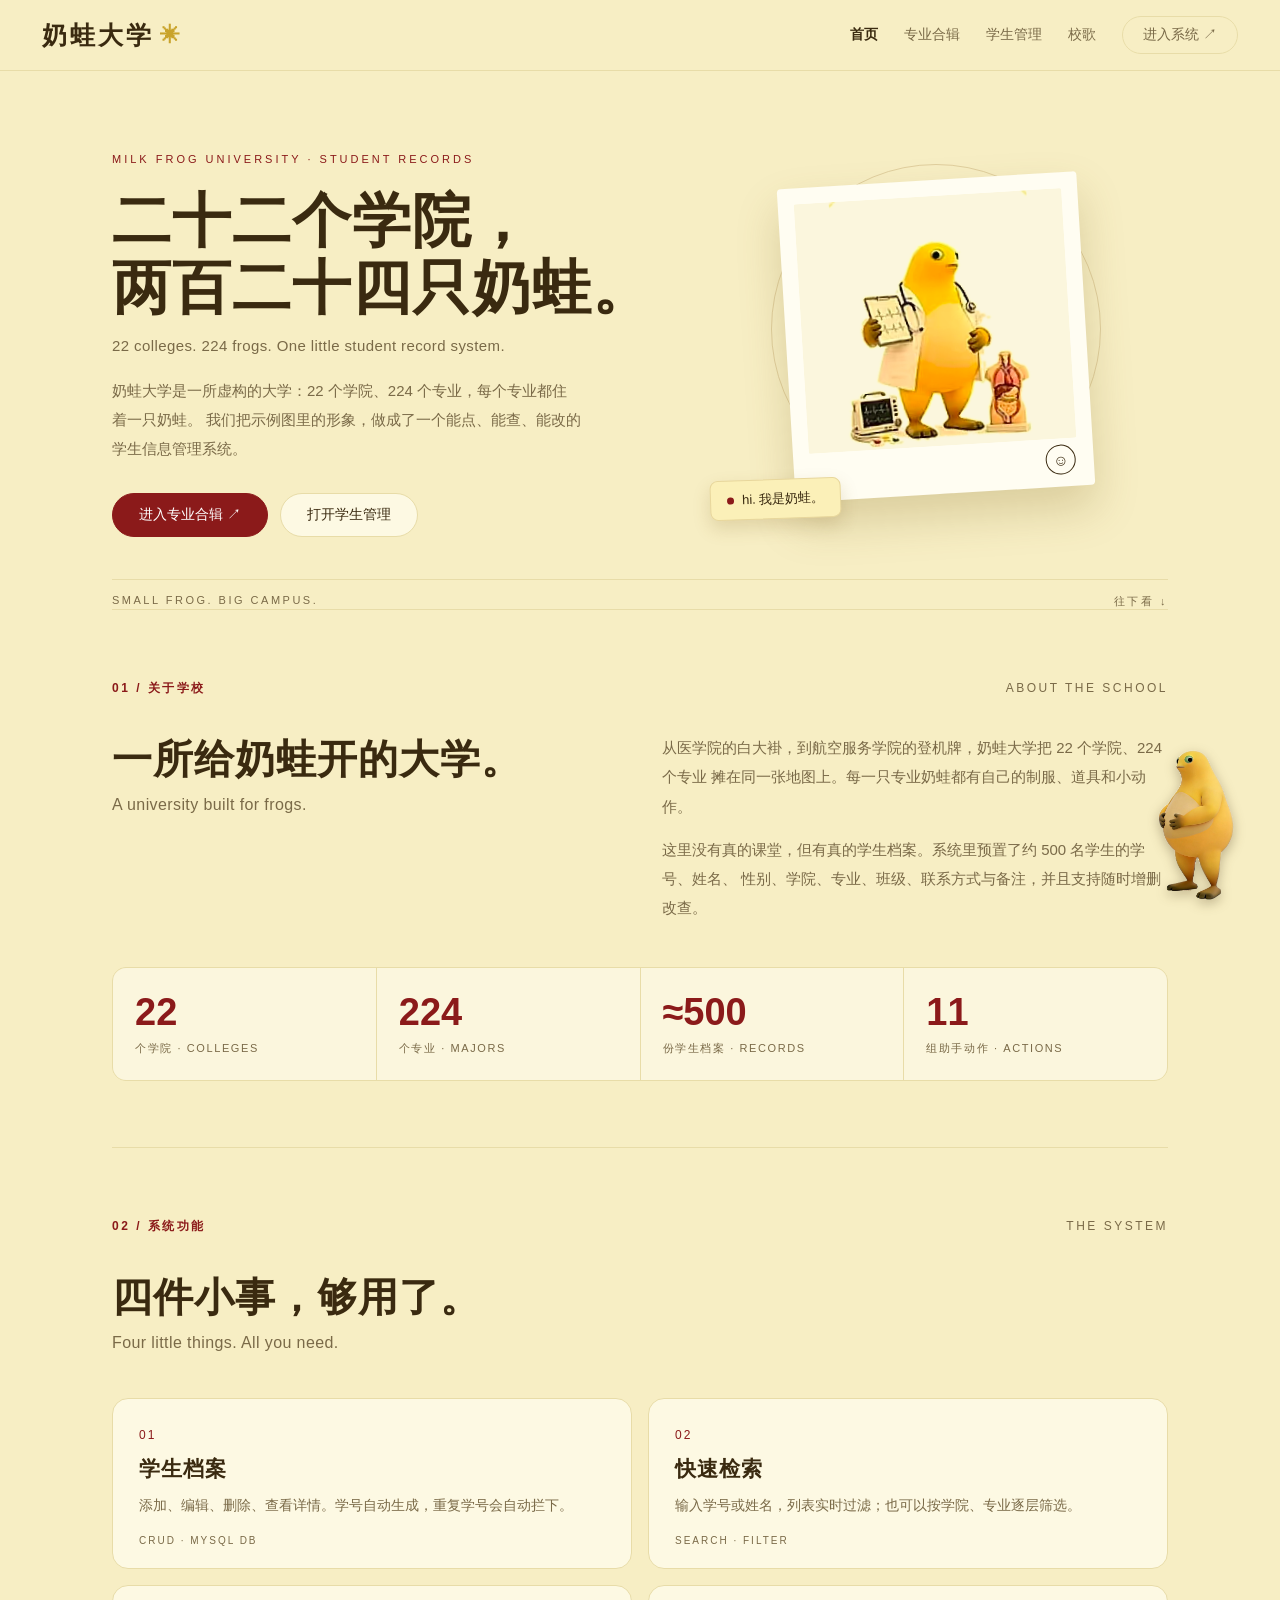
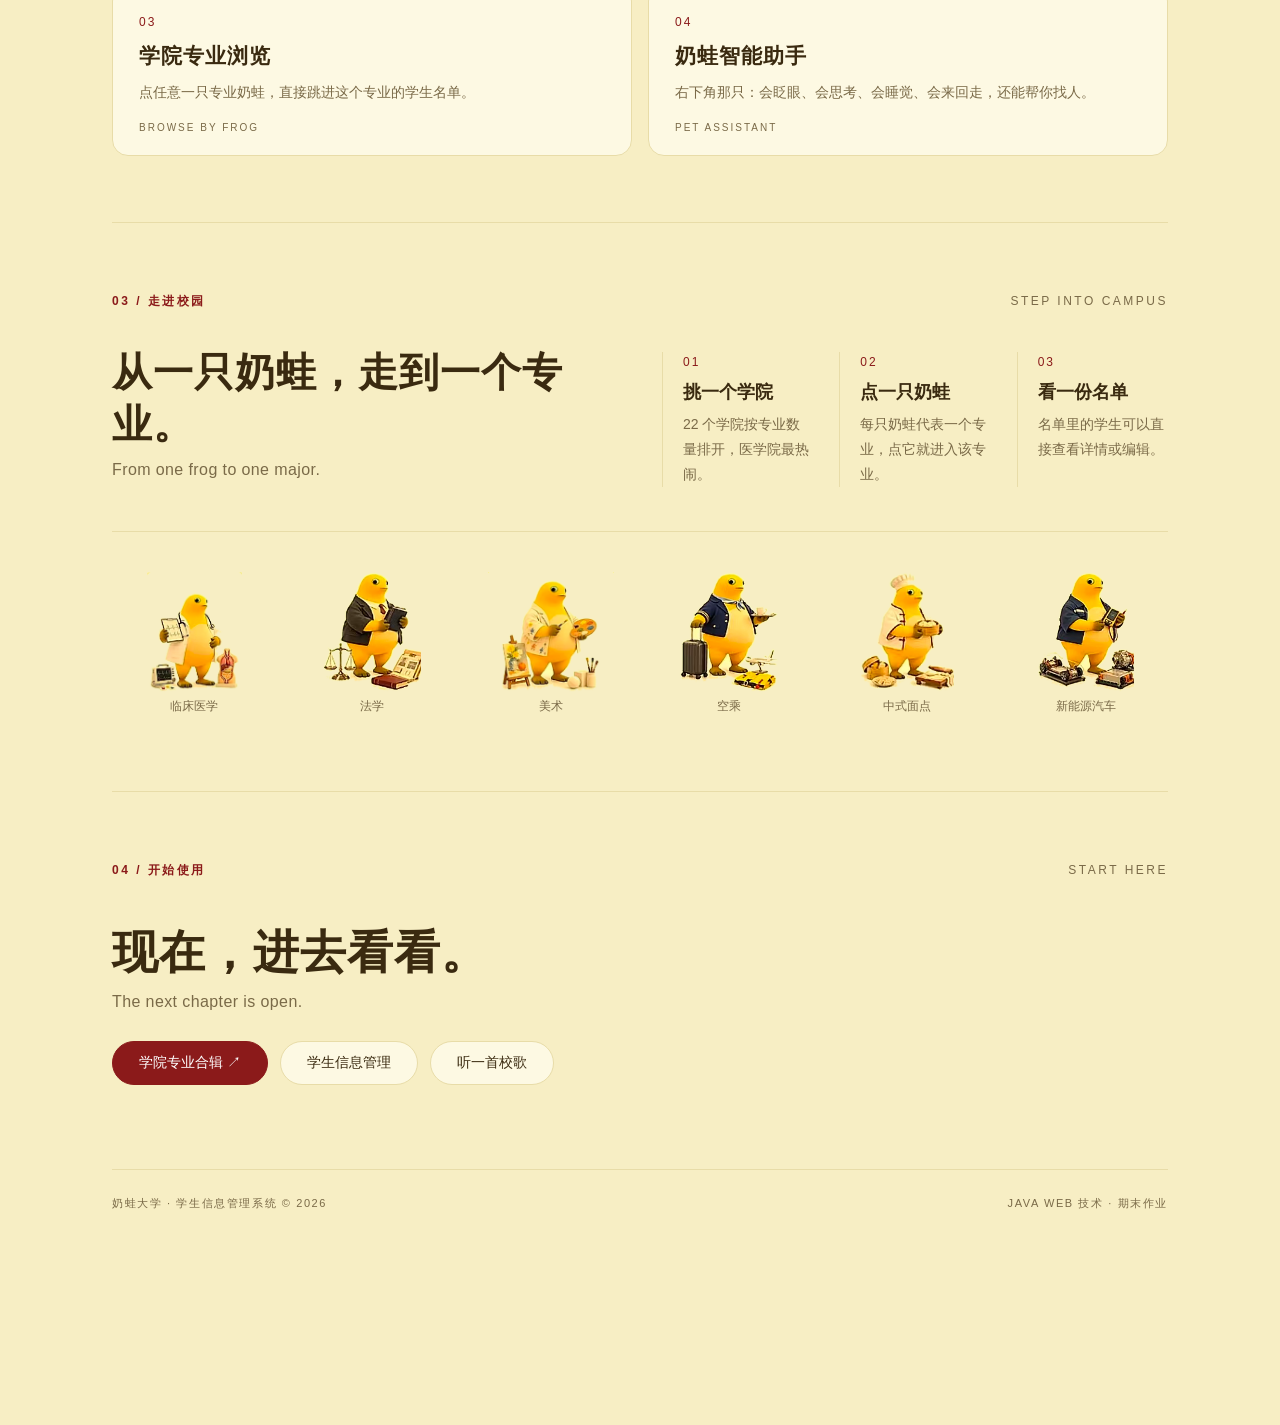
==== index.html @ b444c7fe "奶蛙大学学生信息管理系统：Flask + MySQL 后端、只读前台与管理员后台" ====
<!DOCTYPE html>
<html lang="zh-CN">
<head>
<meta charset="UTF-8" />
<meta name="viewport" content="width=device-width, initial-scale=1.0" />
<title>奶蛙大学 · 学生信息管理系统</title>
<link rel="stylesheet" href="css/style.css" />
</head>
<body class="lp" data-page="landing">

<header class="lp-nav">
  <a class="lp-logo" href="index.html">奶蛙大学 <span class="lp-star">✳</span></a>
  <nav class="lp-links">
    <a class="active" href="index.html">首页</a>
    <a href="majors.html">专业合辑</a>
    <a href="students.html">学生管理</a>
    <a href="anthem.html">校歌</a>
    <a class="lp-cta" href="students.html">进入系统 ↗</a>
  </nav>
</header>

<main class="lp-main">

  <!-- ============ Hero ============ -->
  <section class="lp-hero">
    <div class="lp-hero-text">
      <div class="lp-eyebrow">MILK FROG UNIVERSITY · STUDENT RECORDS</div>
      <h1>二十二个学院，<br />两百二十四只奶蛙。</h1>
      <p class="lp-hero-en">22 colleges. 224 frogs. One little student record system.</p>
      <p class="lp-hero-cn">
        奶蛙大学是一所虚构的大学：22 个学院、224 个专业，每个专业都住着一只奶蛙。
        我们把示例图里的形象，做成了一个能点、能查、能改的学生信息管理系统。
      </p>
      <div class="lp-hero-actions">
        <a class="lp-btn lp-btn-solid" href="majors.html">进入专业合辑 ↗</a>
        <a class="lp-btn" href="students.html">打开学生管理</a>
      </div>
    </div>

    <div class="lp-hero-photo">
      <div class="lp-ring"></div>
      <div class="lp-polaroid">
        <img src="assets/majors/医学院/临床医学.png" alt="临床医学专业奶蛙" />
        <span class="lp-polaroid-face">☺</span>
      </div>
      <div class="lp-note"><span class="lp-dot"></span>hi. 我是奶蛙。</div>
    </div>
  </section>

  <div class="lp-hero-foot">
    <span>SMALL FROG. BIG CAMPUS.</span>
    <span>往下看 ↓</span>
  </div>

  <!-- ============ 01 关于学校 ============ -->
  <section class="lp-sec">
    <div class="lp-sec-head">
      <span class="lp-sec-num">01 / 关于学校</span>
      <span class="lp-sec-en">ABOUT THE SCHOOL</span>
    </div>
    <div class="lp-sec-body">
      <h2>一所给奶蛙开的大学。<br /><span class="lp-h2-en">A university built for frogs.</span></h2>
      <div class="lp-copy">
        <p>
          从医学院的白大褂，到航空服务学院的登机牌，奶蛙大学把 22 个学院、224 个专业
          摊在同一张地图上。每一只专业奶蛙都有自己的制服、道具和小动作。
        </p>
        <p>
          这里没有真的课堂，但有真的学生档案。系统里预置了约 500 名学生的学号、姓名、
          性别、学院、专业、班级、联系方式与备注，并且支持随时增删改查。
        </p>
      </div>
    </div>
    <div class="lp-stats">
      <div class="lp-stat"><b>22</b><span>个学院 · COLLEGES</span></div>
      <div class="lp-stat"><b>224</b><span>个专业 · MAJORS</span></div>
      <div class="lp-stat"><b>≈500</b><span>份学生档案 · RECORDS</span></div>
      <div class="lp-stat"><b>11</b><span>组助手动作 · ACTIONS</span></div>
    </div>
  </section>

  <!-- ============ 02 系统功能 ============ -->
  <section class="lp-sec">
    <div class="lp-sec-head">
      <span class="lp-sec-num">02 / 系统功能</span>
      <span class="lp-sec-en">THE SYSTEM</span>
    </div>
    <div class="lp-sec-body lp-single">
      <h2>四件小事，够用了。<br /><span class="lp-h2-en">Four little things. All you need.</span></h2>
    </div>
    <div class="lp-feats">
      <div class="lp-feat">
        <span class="lp-feat-num">01</span>
        <h3>学生档案</h3>
        <p>添加、编辑、删除、查看详情。学号自动生成，重复学号会自动拦下。</p>
        <span class="lp-feat-en">CRUD · MYSQL DB</span>
      </div>
      <div class="lp-feat">
        <span class="lp-feat-num">02</span>
        <h3>快速检索</h3>
        <p>输入学号或姓名，列表实时过滤；也可以按学院、专业逐层筛选。</p>
        <span class="lp-feat-en">SEARCH · FILTER</span>
      </div>
      <div class="lp-feat">
        <span class="lp-feat-num">03</span>
        <h3>学院专业浏览</h3>
        <p>点任意一只专业奶蛙，直接跳进这个专业的学生名单。</p>
        <span class="lp-feat-en">BROWSE BY FROG</span>
      </div>
      <div class="lp-feat">
        <span class="lp-feat-num">04</span>
        <h3>奶蛙智能助手</h3>
        <p>右下角那只：会眨眼、会思考、会睡觉、会来回走，还能帮你找人。</p>
        <span class="lp-feat-en">PET ASSISTANT</span>
      </div>
    </div>
  </section>

  <!-- ============ 03 走进校园 ============ -->
  <section class="lp-sec">
    <div class="lp-sec-head">
      <span class="lp-sec-num">03 / 走进校园</span>
      <span class="lp-sec-en">STEP INTO CAMPUS</span>
    </div>
    <div class="lp-sec-body">
      <h2>从一只奶蛙，走到一个专业。<br /><span class="lp-h2-en">From one frog to one major.</span></h2>
      <div class="lp-steps">
        <div class="lp-step"><span>01</span><h4>挑一个学院</h4><p>22 个学院按专业数量排开，医学院最热闹。</p></div>
        <div class="lp-step"><span>02</span><h4>点一只奶蛙</h4><p>每只奶蛙代表一个专业，点它就进入该专业。</p></div>
        <div class="lp-step"><span>03</span><h4>看一份名单</h4><p>名单里的学生可以直接查看详情或编辑。</p></div>
      </div>
    </div>
    <div class="lp-frog-row">
      <a href="students.html?c=医学院&major=临床医学">
        <img src="assets/majors/医学院/临床医学.png" alt="临床医学" />
        <span>临床医学</span>
      </a>
      <a href="students.html?c=法学院&major=法学">
        <img src="assets/majors/法学院/法学.png" alt="法学" />
        <span>法学</span>
      </a>
      <a href="students.html?c=艺术学院&major=美术">
        <img src="assets/majors/艺术学院/美术.png" alt="美术" />
        <span>美术</span>
      </a>
      <a href="students.html?c=航空服务学院&major=空乘">
        <img src="assets/majors/航空服务学院/空乘.png" alt="空乘" />
        <span>空乘</span>
      </a>
      <a href="students.html?c=食品学院&major=中式面点">
        <img src="assets/majors/食品学院/中式面点.png" alt="中式面点" />
        <span>中式面点</span>
      </a>
      <a href="students.html?c=汽车学院&major=新能源汽车">
        <img src="assets/majors/汽车学院/新能源汽车.png" alt="新能源汽车" />
        <span>新能源汽车</span>
      </a>
    </div>
  </section>

  <!-- ============ 04 开始使用 ============ -->
  <section class="lp-sec lp-sec-last">
    <div class="lp-sec-head">
      <span class="lp-sec-num">04 / 开始使用</span>
      <span class="lp-sec-en">START HERE</span>
    </div>
    <div class="lp-start">
      <h2>现在，进去看看。<br /><span class="lp-h2-en">The next chapter is open.</span></h2>
      <div class="lp-start-actions">
        <a class="lp-btn lp-btn-solid" href="majors.html">学院专业合辑 ↗</a>
        <a class="lp-btn" href="students.html">学生信息管理</a>
        <a class="lp-btn" href="anthem.html">听一首校歌</a>
      </div>
    </div>
  </section>

</main>

<footer class="lp-footer">
  <span>奶蛙大学 · 学生信息管理系统 © 2026</span>
  <span>JAVA WEB 技术 · 期末作业</span>
</footer>

<script src="js/data.js"></script>
<script src="js/store.js"></script>
<script src="js/pet.js"></script>
</body>
</html>
---- css/style.css ----
/* ============================================================
 * 奶蛙大学 · 全局样式
 * 风格：米黄底 + 深红点缀 + 书法标语
 * ============================================================ */

:root {
  --bg: #f7eeC4;
  --bg-soft: #fbf6dd;
  --card: #fdf9e3;
  --card-border: #e8dca8;
  --red: #8b1a1a;
  --red-deep: #6d1010;
  --ink: #3a2a10;
  --ink-light: #7a6a48;
  --gold: #d8b84a;
}

* { margin: 0; padding: 0; box-sizing: border-box; }

body {
  background: var(--bg);
  color: var(--ink);
  font-family: "Microsoft YaHei", "PingFang SC", sans-serif;
  min-height: 100vh;
  padding-bottom: 190px; /* 给桌宠留位 */
}

a { color: var(--red); text-decoration: none; }
a:hover { text-decoration: underline; }

/* ---------------- 顶部导航 ---------------- */
.topnav {
  display: flex;
  align-items: center;
  gap: 22px;
  padding: 14px 34px;
  background: var(--bg-soft);
  border-bottom: 2px solid var(--card-border);
  position: sticky;
  top: 0;
  z-index: 50;
}
.topnav .brand {
  font-weight: 700;
  font-size: 18px;
  color: var(--red);
  letter-spacing: 2px;
  display: flex;
  align-items: center;
  gap: 8px;
}
.topnav .brand img { height: 30px; width: 30px; }
.topnav a.nav-link {
  color: var(--ink-light);
  font-size: 14px;
  padding: 4px 10px;
  border-radius: 14px;
}
.topnav a.nav-link:hover { background: var(--card); text-decoration: none; }
.topnav a.nav-link.active {
  background: var(--red);
  color: #fff;
}

/* ---------------- 页面通用版式 ---------------- */
.page {
  max-width: 1100px;
  margin: 0 auto;
  padding: 26px 30px 40px;
  position: relative;
}

.page-head { position: relative; margin-bottom: 18px; }
.page-head .univ {
  font-size: 14px;
  font-weight: 700;
  color: var(--ink);
  letter-spacing: 3px;
}
.page-head h1 {
  font-size: 40px;
  color: var(--ink);
  margin-top: 2px;
  letter-spacing: 4px;
}
.page-head .sub {
  font-size: 13px;
  color: var(--ink-light);
  margin-top: 4px;
  letter-spacing: 1px;
}
.page-head .head-right {
  position: absolute;
  right: 0;
  top: 0;
  text-align: right;
}
.page-head .head-right .btn {
  display: inline-block;
  margin-bottom: 8px;
}
.page-head .head-right .page-no {
  font-size: 13px;
  color: var(--ink-light);
  letter-spacing: 2px;
}

.btn {
  display: inline-block;
  background: var(--card);
  border: 1px solid var(--card-border);
  color: var(--ink);
  font-size: 13px;
  padding: 6px 16px;
  border-radius: 16px;
  cursor: pointer;
  transition: all .15s;
}
.btn:hover { background: var(--red); color: #fff; text-decoration: none; }
.btn-primary { background: var(--red); color: #fff; border-color: var(--red); }
.btn-primary:hover { background: var(--red-deep); }
.btn-danger { color: #b00; }

/* ---------------- 专业形象网格 ---------------- */
.major-grid {
  display: grid;
  grid-template-columns: repeat(8, 1fr);
  gap: 14px;
}
.major-card {
  background: var(--card);
  border: 1px solid var(--card-border);
  border-radius: 10px;
  padding: 10px 6px 8px;
  text-align: center;
  cursor: pointer;
  transition: transform .15s, box-shadow .15s;
  display: block;
}
.major-card:hover {
  transform: translateY(-3px);
  box-shadow: 0 6px 14px rgba(120, 90, 20, .25);
  text-decoration: none;
}
.major-card img {
  width: 100%;
  height: 96px;
  object-fit: contain;
  display: block;
}
.major-card .mname {
  margin-top: 6px;
  font-size: 12px;
  color: var(--red);
  font-weight: 700;
  line-height: 1.3;
  min-height: 2.4em;
  display: flex;
  align-items: center;
  justify-content: center;
}

/* ---------------- 合辑分区 ---------------- */
.comp-grid {
  display: grid;
  grid-template-columns: 1fr 1fr;
  gap: 16px;
}
.comp-section {
  background: var(--bg-soft);
  border: 1px solid var(--card-border);
  border-radius: 12px;
  padding: 12px 14px;
}
.comp-section .sec-head {
  display: flex;
  justify-content: space-between;
  align-items: baseline;
  margin-bottom: 8px;
}
.comp-section .sec-head .cname {
  color: var(--red);
  font-weight: 700;
  font-size: 16px;
  letter-spacing: 2px;
}
.comp-section .sec-head .ccount {
  color: var(--ink-light);
  font-size: 12px;
}
.comp-section .row {
  display: flex;
  flex-wrap: wrap;
  gap: 8px;
}
.comp-section .mini {
  width: 88px;
  text-align: center;
  cursor: pointer;
  border-radius: 8px;
  padding: 4px 2px;
  transition: background .15s;
}
.comp-section .mini:hover { background: var(--card); text-decoration: none; }
.comp-section .mini img {
  width: 100%;
  height: 74px;
  object-fit: contain;
  display: block;
}
.comp-section .mini .mname {
  font-size: 11px;
  color: var(--red);
  font-weight: 700;
  line-height: 1.25;
  min-height: 2.3em;
  display: flex;
  align-items: center;
  justify-content: center;
}

/* ---------------- 页脚书法标语 ---------------- */
.page-foot {
  margin-top: 30px;
  display: flex;
  align-items: flex-end;
  justify-content: space-between;
  color: var(--ink-light);
  font-size: 13px;
}
.page-foot .slogan {
  font-family: KaiTi, STKaiti, "Kaiti SC", serif;
  font-size: 42px;
  color: var(--ink);
  letter-spacing: 10px;
  text-align: center;
  flex: 1;
  text-shadow: 1px 2px 0 rgba(120, 90, 20, .15);
}

/* ---------------- 学生管理 ---------------- */
.toolbar {
  display: flex;
  gap: 10px;
  align-items: center;
  margin-bottom: 14px;
  flex-wrap: wrap;
}
.toolbar input[type="text"], .toolbar select {
  padding: 7px 12px;
  border: 1px solid var(--card-border);
  border-radius: 16px;
  background: var(--card);
  font-size: 14px;
  color: var(--ink);
  outline: none;
}
.toolbar input[type="text"] { width: 240px; }
.toolbar input:focus, .toolbar select:focus { border-color: var(--red); }
.toolbar .spacer { flex: 1; }
.toolbar .count-tip { font-size: 13px; color: var(--ink-light); }

.filter-tag {
  display: inline-flex;
  align-items: center;
  gap: 8px;
  background: var(--card);
  border: 1px solid var(--card-border);
  border-radius: 14px;
  padding: 4px 12px;
  font-size: 13px;
  color: var(--red);
  margin-bottom: 12px;
}
.filter-tag img { height: 30px; }
.filter-tag a { font-weight: 700; }

.stu-table {
  width: 100%;
  border-collapse: collapse;
  background: var(--card);
  border-radius: 12px;
  overflow: hidden;
  border: 1px solid var(--card-border);
}
.stu-table th, .stu-table td {
  padding: 9px 12px;
  font-size: 13px;
  text-align: left;
  border-bottom: 1px solid var(--card-border);
}
.stu-table th {
  background: var(--red);
  color: #fff;
  font-weight: 700;
  letter-spacing: 1px;
  white-space: nowrap;
}
.stu-table tr:nth-child(even) td { background: rgba(139, 26, 26, .03); }
.stu-table tr:hover td { background: rgba(139, 26, 26, .07); }
.stu-table tr.highlight td { background: #ffe9a8; }
.stu-table .ops a { margin-right: 8px; font-size: 13px; white-space: nowrap; }
.stu-table .empty-row td {
  text-align: center;
  color: var(--ink-light);
  padding: 34px 0;
}

/* ---------------- 弹窗 ---------------- */
.modal-mask {
  position: fixed;
  inset: 0;
  background: rgba(40, 25, 5, .45);
  display: none;
  align-items: center;
  justify-content: center;
  z-index: 400;   /* 高于奶蛙桌宠，避免走动时挡住弹窗按钮 */
}
.modal-mask.show { display: flex; }
.modal {
  background: var(--bg-soft);
  border: 2px solid var(--card-border);
  border-radius: 14px;
  width: 520px;
  max-width: 92vw;
  max-height: 88vh;
  overflow: auto;
  padding: 20px 24px 0;
}
.modal h3 {
  color: var(--red);
  letter-spacing: 3px;
  margin-bottom: 14px;
  display: flex;
  align-items: center;
  gap: 10px;
}
.modal h3 img { height: 42px; }
.form-grid {
  display: grid;
  grid-template-columns: 1fr 1fr;
  gap: 10px 14px;
}
.form-grid .full { grid-column: 1 / -1; }
.form-grid label {
  display: block;
  font-size: 12px;
  color: var(--ink-light);
  margin-bottom: 3px;
}
.form-grid input, .form-grid select, .form-grid textarea {
  width: 100%;
  padding: 7px 10px;
  border: 1px solid var(--card-border);
  border-radius: 8px;
  background: #fff;
  font-size: 14px;
  color: var(--ink);
  outline: none;
  font-family: inherit;
}
.form-grid input:focus, .form-grid select:focus, .form-grid textarea:focus {
  border-color: var(--red);
}
.modal .foot {
  margin-top: 14px;
  text-align: right;
  display: flex;
  gap: 10px;
  justify-content: flex-end;
  /* 表单较长时保持按钮可见，避免被滚动出可视区域 */
  position: sticky;
  bottom: 0;
  background: var(--bg-soft);
  padding: 10px 0 16px;
}
.detail-list { display: grid; grid-template-columns: 1fr 1fr; gap: 8px 16px; }
.detail-list .item { font-size: 14px; }
.detail-list .item .k { color: var(--ink-light); font-size: 12px; }
.detail-list .full { grid-column: 1 / -1; }

/* ---------------- 校歌页 ---------------- */
.anthem-body {
  background: #000;
  color: #f3e3b3;
  min-height: 100vh;
  padding-bottom: 190px;
}
.anthem-wrap {
  max-width: 760px;
  margin: 0 auto;
  text-align: center;
  padding: 60px 20px 60px;
}
.anthem-wrap .badge-img { width: 170px; height: 170px; }
.anthem-wrap .motto {
  font-family: KaiTi, STKaiti, "Kaiti SC", serif;
  font-size: 26px;
  letter-spacing: 10px;
  color: #d8b84a;
  margin: 26px 0 40px;
}
.anthem-wrap h1 {
  font-family: KaiTi, STKaiti, "Kaiti SC", serif;
  font-size: 40px;
  letter-spacing: 12px;
  color: #d8b84a;
  margin-bottom: 30px;
}
.anthem-wrap .lyrics {
  font-family: KaiTi, STKaiti, "Kaiti SC", serif;
  font-size: 20px;
  line-height: 2.4;
  letter-spacing: 6px;
  color: #f3e3b3;
}
.anthem-wrap .lyrics .verse { margin-bottom: 30px; }
.anthem-nav {
  position: fixed;
  top: 14px;
  left: 18px;
  z-index: 10;
}
.anthem-nav a { color: #d8b84a; font-size: 14px; }

/* ---------------- 桌宠 ---------------- */
#naiwa-pet {
  position: fixed;
  right: 18px;
  bottom: 0;
  z-index: 300;
  width: 132px;
  height: 152px;
  pointer-events: none;
}
#naiwa-pet .pet-stage {
  position: absolute;
  inset: 0;
  display: flex;
  align-items: flex-end;
  justify-content: center;
  pointer-events: auto;
  cursor: pointer;
}
#naiwa-pet .pet-img {
  display: block;
  height: 150px;
  width: auto;
  max-width: 132px;
  object-fit: contain;
  filter: drop-shadow(0 4px 6px rgba(60, 40, 5, .3));
  transition: transform .18s;
  -webkit-user-drag: none;
}
#naiwa-pet .pet-stage:hover .pet-img { transform: scale(1.05); }
#naiwa-pet .pet-bubble {
  pointer-events: none;
  position: absolute;
  right: 0;
  bottom: 158px;
  background: #fff;
  border: 2px solid var(--red);
  color: var(--red);
  border-radius: 14px;
  padding: 6px 14px;
  font-size: 13px;
  font-weight: 700;
  white-space: nowrap;
}
#naiwa-pet .pet-bubble::after {
  content: "";
  position: absolute;
  right: 26px;
  bottom: -8px;
  border: 4px solid transparent;
  border-top-color: var(--red);
}
#naiwa-pet .pet-panel {
  pointer-events: auto;
  position: absolute;
  right: 0;
  bottom: 158px;
  background: var(--bg-soft);
  border: 2px solid var(--card-border);
  border-radius: 14px;
  width: 300px;
  padding: 12px;
  display: flex;
  flex-direction: column;
  gap: 8px;
  box-shadow: 0 8px 24px rgba(60, 40, 5, .35);
}
#naiwa-pet .pet-panel-title {
  font-size: 13px;
  font-weight: 700;
  color: var(--red);
  letter-spacing: 2px;
}
#naiwa-pet .pet-input {
  width: 100%;
  padding: 8px 12px;
  border: 1px solid var(--card-border);
  border-radius: 16px;
  background: #fff;
  font-size: 14px;
  outline: none;
  color: var(--ink);
}
#naiwa-pet .pet-input:focus { border-color: var(--red); }
#naiwa-pet .pet-status {
  font-size: 12px;
  font-weight: 700;
  color: var(--red);
  padding: 2px 4px 0;
}
#naiwa-pet .pet-results { max-height: 260px; overflow: auto; }
#naiwa-pet .pet-result {
  display: flex;
  flex-wrap: wrap;
  gap: 4px 8px;
  align-items: baseline;
  padding: 7px 8px;
  border-radius: 8px;
  font-size: 13px;
}
#naiwa-pet .pet-result:hover { background: var(--card); text-decoration: none; }
#naiwa-pet .pet-rid { color: var(--ink-light); font-size: 12px; }
#naiwa-pet .pet-rname { color: var(--red); font-weight: 700; }
#naiwa-pet .pet-rmajor { color: var(--ink-light); font-size: 12px; width: 100%; }
#naiwa-pet .pet-more {
  display: block;
  text-align: center;
  font-size: 12px;
  padding: 6px;
}
#naiwa-pet .pet-empty {
  text-align: center;
  color: var(--ink-light);
  font-size: 13px;
  padding: 12px 0;
}

/* ---------------- 响应式 ---------------- */
@media (max-width: 900px) {
  .major-grid { grid-template-columns: repeat(4, 1fr); }
  .comp-grid { grid-template-columns: 1fr; }
  .form-grid, .detail-list { grid-template-columns: 1fr; }
}

/* ============================================================
 * 着陆页（参考 naiwa.life 的编辑式版式，配色统一为奶蛙大学的米黄 + 深红）
 * ============================================================ */
.lp {
  --lp-bg: #f7eec4;
  --lp-ink: #3a2a10;
  --lp-ink-soft: #7a6a48;
  --lp-sage: #8b1a1a;
  --lp-line: #e8dca8;
  --lp-note: #fbf0b8;
  background: var(--lp-bg);
  color: var(--lp-ink);
  font-family: "DM Sans", "Noto Sans SC", "PingFang SC", "Microsoft YaHei", sans-serif;
  padding-bottom: 180px;
}
.lp a { color: inherit; text-decoration: none; }
.lp a:hover { text-decoration: none; }

/* 顶部导航 */
.lp-nav {
  position: sticky;
  top: 0;
  z-index: 100;
  display: flex;
  align-items: center;
  justify-content: space-between;
  gap: 20px;
  padding: 16px 42px;
  background: rgba(247, 238, 196, .93);
  backdrop-filter: blur(10px);
  border-bottom: 1px solid var(--lp-line);
}
.lp-logo {
  display: flex;
  align-items: center;
  gap: 6px;
  font-size: 25px;
  font-weight: 800;
  letter-spacing: 3px;
  white-space: nowrap;
}
.lp-star { color: #c9a32b; font-size: 20px; letter-spacing: 0; }
.lp-links {
  display: flex;
  align-items: center;
  gap: 26px;
  font-size: 14px;
  color: #7a6a48;
}
.lp-links a { transition: color .15s; }
.lp-links a:hover { color: var(--lp-ink); }
.lp-links a.active { color: var(--lp-ink); font-weight: 700; }
.lp-cta {
  border: 1px solid var(--lp-line);
  border-radius: 999px;
  padding: 9px 20px;
  white-space: nowrap;
  transition: background .15s, color .15s;
}
.lp-cta:hover { background: var(--lp-sage); color: #fff !important; }

/* 主容器 */
.lp-main {
  max-width: 1140px;
  margin: 0 auto;
  padding: 0 42px;
}

/* Hero */
.lp-hero {
  display: grid;
  grid-template-columns: 1.08fr .92fr;
  gap: 48px;
  align-items: center;
  padding: 74px 0 34px;
}
.lp-eyebrow {
  font-size: 11px;
  letter-spacing: 3px;
  color: var(--lp-sage);
  text-transform: uppercase;
  margin-bottom: 22px;
}
.lp-hero h1 {
  font-size: clamp(36px, 4.6vw, 60px);
  line-height: 1.14;
  letter-spacing: 1px;
  font-weight: 800;
}
.lp-hero-en {
  margin-top: 16px;
  font-size: 15px;
  color: var(--lp-ink-soft);
  letter-spacing: .4px;
}
.lp-hero-cn {
  margin-top: 22px;
  max-width: 470px;
  font-size: 15px;
  line-height: 1.95;
  color: var(--lp-ink-soft);
}
.lp-hero-actions { margin-top: 30px; display: flex; gap: 12px; flex-wrap: wrap; }

.lp-btn {
  display: inline-block;
  border: 1px solid var(--lp-line);
  border-radius: 999px;
  padding: 12px 26px;
  font-size: 14px;
  color: var(--lp-ink);
  background: var(--card);
  transition: background .18s, color .18s, transform .18s;
}
.lp-btn:hover { background: #fff; transform: translateY(-1px); }
.lp-btn-solid {
  background: var(--lp-sage);
  border-color: var(--lp-sage);
  color: #fff !important;
}
.lp-btn-solid:hover { background: var(--red-deep); color: #fff; }

.lp-hero-photo { position: relative; height: 400px; }
.lp-ring {
  position: absolute;
  width: 330px;
  height: 330px;
  border: 1px solid #e0cf9e;
  border-radius: 50%;
  left: 50%;
  top: 46%;
  transform: translate(-50%, -50%);
}
.lp-polaroid {
  position: absolute;
  left: 50%;
  top: 48%;
  transform: translate(-50%, -50%) rotate(-3.5deg);
  background: #fffdf2;
  padding: 16px 16px 48px;
  border-radius: 4px;
  box-shadow: 0 22px 44px rgba(120, 90, 20, .22);
  width: 300px;
}
.lp-polaroid img {
  display: block;
  width: 100%;
  height: 250px;
  object-fit: contain;
  background: #fbf6dd;
  border-radius: 2px;
}
.lp-polaroid-face {
  position: absolute;
  right: 18px;
  bottom: 12px;
  width: 30px;
  height: 30px;
  border: 1.5px solid #3a2a10;
  border-radius: 50%;
  display: flex;
  align-items: center;
  justify-content: center;
  font-size: 15px;
}
.lp-note {
  position: absolute;
  left: 6px;
  bottom: 26px;
  background: var(--lp-note);
  border: 1px solid #e8d79c;
  border-radius: 8px;
  padding: 10px 16px;
  font-size: 13px;
  display: flex;
  align-items: center;
  gap: 8px;
  box-shadow: 0 8px 18px rgba(120, 90, 20, .18);
  transform: rotate(-2deg);
}
.lp-dot { width: 7px; height: 7px; border-radius: 50%; background: var(--lp-sage); }

.lp-hero-foot {
  display: flex;
  justify-content: space-between;
  padding: 14px 0 0;
  border-top: 1px solid var(--lp-line);
  font-size: 11px;
  letter-spacing: 2.5px;
  color: var(--lp-ink-soft);
  text-transform: uppercase;
}

/* 分区 */
.lp-sec { padding: 70px 0 66px; border-top: 1px solid var(--lp-line); }
.lp-sec-head {
  display: flex;
  justify-content: space-between;
  align-items: baseline;
  gap: 20px;
  font-size: 12px;
  letter-spacing: 2.5px;
  color: var(--lp-ink-soft);
  text-transform: uppercase;
  margin-bottom: 36px;
}
.lp-sec-num { color: var(--lp-sage); font-weight: 700; }
.lp-sec-body {
  display: grid;
  grid-template-columns: 1fr 1fr;
  gap: 44px;
  margin-bottom: 44px;
}
.lp-single { grid-template-columns: 1fr; }
.lp-sec-body h2 {
  font-size: clamp(27px, 3.2vw, 40px);
  line-height: 1.3;
  letter-spacing: 1px;
  font-weight: 800;
}
.lp-h2-en {
  display: block;
  margin-top: 10px;
  font-size: 16px;
  font-weight: 400;
  letter-spacing: .4px;
  color: var(--lp-ink-soft);
}
.lp-copy p {
  font-size: 15px;
  line-height: 1.95;
  color: var(--lp-ink-soft);
  margin-bottom: 14px;
}
.lp-copy p:last-child { margin-bottom: 0; }

/* 数据 */
.lp-stats {
  display: grid;
  grid-template-columns: repeat(4, 1fr);
  gap: 1px;
  background: var(--lp-line);
  border: 1px solid var(--lp-line);
  border-radius: 14px;
  overflow: hidden;
}
.lp-stat {
  background: var(--bg-soft);
  padding: 24px 22px;
}
.lp-stat b { display: block; font-size: 38px; font-weight: 800; line-height: 1.1; color: var(--lp-sage); }
.lp-stat span { display: block; margin-top: 8px; font-size: 11px; letter-spacing: 1.6px; color: var(--lp-ink-soft); text-transform: uppercase; }

/* 功能卡片 */
.lp-feats {
  display: grid;
  grid-template-columns: 1fr 1fr;
  gap: 16px;
}
.lp-feat {
  position: relative;
  background: var(--card);
  border: 1px solid var(--lp-line);
  border-radius: 16px;
  padding: 26px 26px 22px;
  transition: transform .18s, box-shadow .18s;
}
.lp-feat:hover { transform: translateY(-3px); box-shadow: 0 14px 30px rgba(120, 90, 20, .18); }
.lp-feat-num { font-size: 12px; letter-spacing: 2px; color: var(--lp-sage); }
.lp-feat h3 { margin: 12px 0 10px; font-size: 21px; letter-spacing: 1px; }
.lp-feat p { font-size: 14px; line-height: 1.85; color: var(--lp-ink-soft); }
.lp-feat-en {
  display: block;
  margin-top: 16px;
  font-size: 10px;
  letter-spacing: 2px;
  color: var(--lp-ink-soft);
  text-transform: uppercase;
}

/* 三步 */
.lp-steps {
  display: grid;
  grid-template-columns: repeat(3, 1fr);
  gap: 26px;
  margin-top: 6px;
}
.lp-step { border-left: 1px solid var(--lp-line); padding-left: 20px; }
.lp-step span { font-size: 12px; letter-spacing: 2px; color: var(--lp-sage); }
.lp-step h4 { margin: 10px 0 8px; font-size: 18px; }
.lp-step p { font-size: 14px; line-height: 1.8; color: var(--lp-ink-soft); }

/* 奶蛙缩略图 */
.lp-frog-row {
  display: grid;
  grid-template-columns: repeat(6, 1fr);
  gap: 14px;
  padding-top: 30px;
  border-top: 1px solid var(--lp-line);
}
.lp-frog-row a {
  text-align: center;
  padding: 10px 4px;
  border-radius: 12px;
  transition: background .15s, transform .15s;
}
.lp-frog-row a:hover { background: var(--card); transform: translateY(-3px); }
.lp-frog-row img {
  display: block;
  width: 100%;
  height: 120px;
  object-fit: contain;
}
.lp-frog-row span {
  display: block;
  margin-top: 6px;
  font-size: 12px;
  color: var(--lp-ink-soft);
}

/* 开始使用 */
.lp-sec-last { border-bottom: 1px solid var(--lp-line); }
.lp-start { padding: 8px 0 18px; }
.lp-start h2 { font-size: clamp(30px, 3.6vw, 46px); line-height: 1.28; font-weight: 800; letter-spacing: 1px; }
.lp-start-actions { margin-top: 28px; display: flex; gap: 12px; flex-wrap: wrap; }

/* 页脚 */
.lp-footer {
  max-width: 1140px;
  margin: 0 auto;
  padding: 26px 42px 34px;
  display: flex;
  justify-content: space-between;
  gap: 16px;
  font-size: 11px;
  letter-spacing: 1.6px;
  color: var(--lp-ink-soft);
  text-transform: uppercase;
}

/* 响应式 */
@media (max-width: 980px) {
  .lp-nav { padding: 14px 20px; flex-wrap: wrap; }
  .lp-links { gap: 16px; font-size: 13px; flex-wrap: wrap; }
  .lp-main { padding: 0 20px; }
  .lp-hero { grid-template-columns: 1fr; padding-top: 40px; }
  .lp-hero-photo { height: 340px; }
  .lp-sec-body { grid-template-columns: 1fr; gap: 20px; }
  .lp-stats { grid-template-columns: repeat(2, 1fr); }
  .lp-feats { grid-template-columns: 1fr; }
  .lp-steps { grid-template-columns: 1fr; }
  .lp-frog-row { grid-template-columns: repeat(3, 1fr); }
  .lp-footer { padding: 20px; flex-direction: column; }
}

/* ============================================================
 * 后台管理
 * ============================================================ */
.admin-login {
  display: flex;
  justify-content: center;
  padding: 46px 0 30px;
}
.admin-card {
  background: var(--card);
  border: 2px solid var(--card-border);
  border-radius: 16px;
  padding: 30px 34px;
  width: 430px;
  max-width: 92vw;
  text-align: center;
  box-shadow: 0 10px 28px rgba(120, 90, 20, .12);
}
.admin-card-icon {
  font-size: 32px;
  color: var(--red);
  letter-spacing: 4px;
  margin-bottom: 4px;
}
.admin-card h3 {
  color: var(--red);
  font-size: 22px;
  letter-spacing: 4px;
  margin-bottom: 10px;
}
.admin-card p {
  color: var(--ink-light);
  font-size: 13px;
  line-height: 1.7;
  margin-bottom: 18px;
}
.admin-input {
  width: 100%;
  padding: 10px 14px;
  border: 1px solid var(--card-border);
  border-radius: 10px;
  background: #fff;
  font-size: 15px;
  color: var(--ink);
  outline: none;
  margin-bottom: 14px;
}
.admin-input:focus { border-color: var(--red); }
.admin-submit { width: 100%; padding: 10px; font-size: 15px; }
.admin-msg {
  margin-top: 10px;
  font-size: 13px;
  color: var(--red);
  display: none;
}

.admin-stats {
  display: grid;
  grid-template-columns: repeat(4, 1fr);
  gap: 14px;
  margin-bottom: 18px;
}
.admin-stat {
  background: var(--card);
  border: 1px solid var(--card-border);
  border-radius: 12px;
  padding: 14px 16px;
}
.admin-stat b {
  display: block;
  font-size: 26px;
  color: var(--red);
  letter-spacing: 1px;
  line-height: 1.3;
}
.admin-stat span { font-size: 12px; color: var(--ink-light); }

@media (max-width: 640px) {
  .admin-stats { grid-template-columns: repeat(2, 1fr); }
}

/* 弹窗打开时暂时隐藏桌宠，避免挡住表单按钮 */
body:has(.modal-mask.show) #naiwa-pet { display: none; }
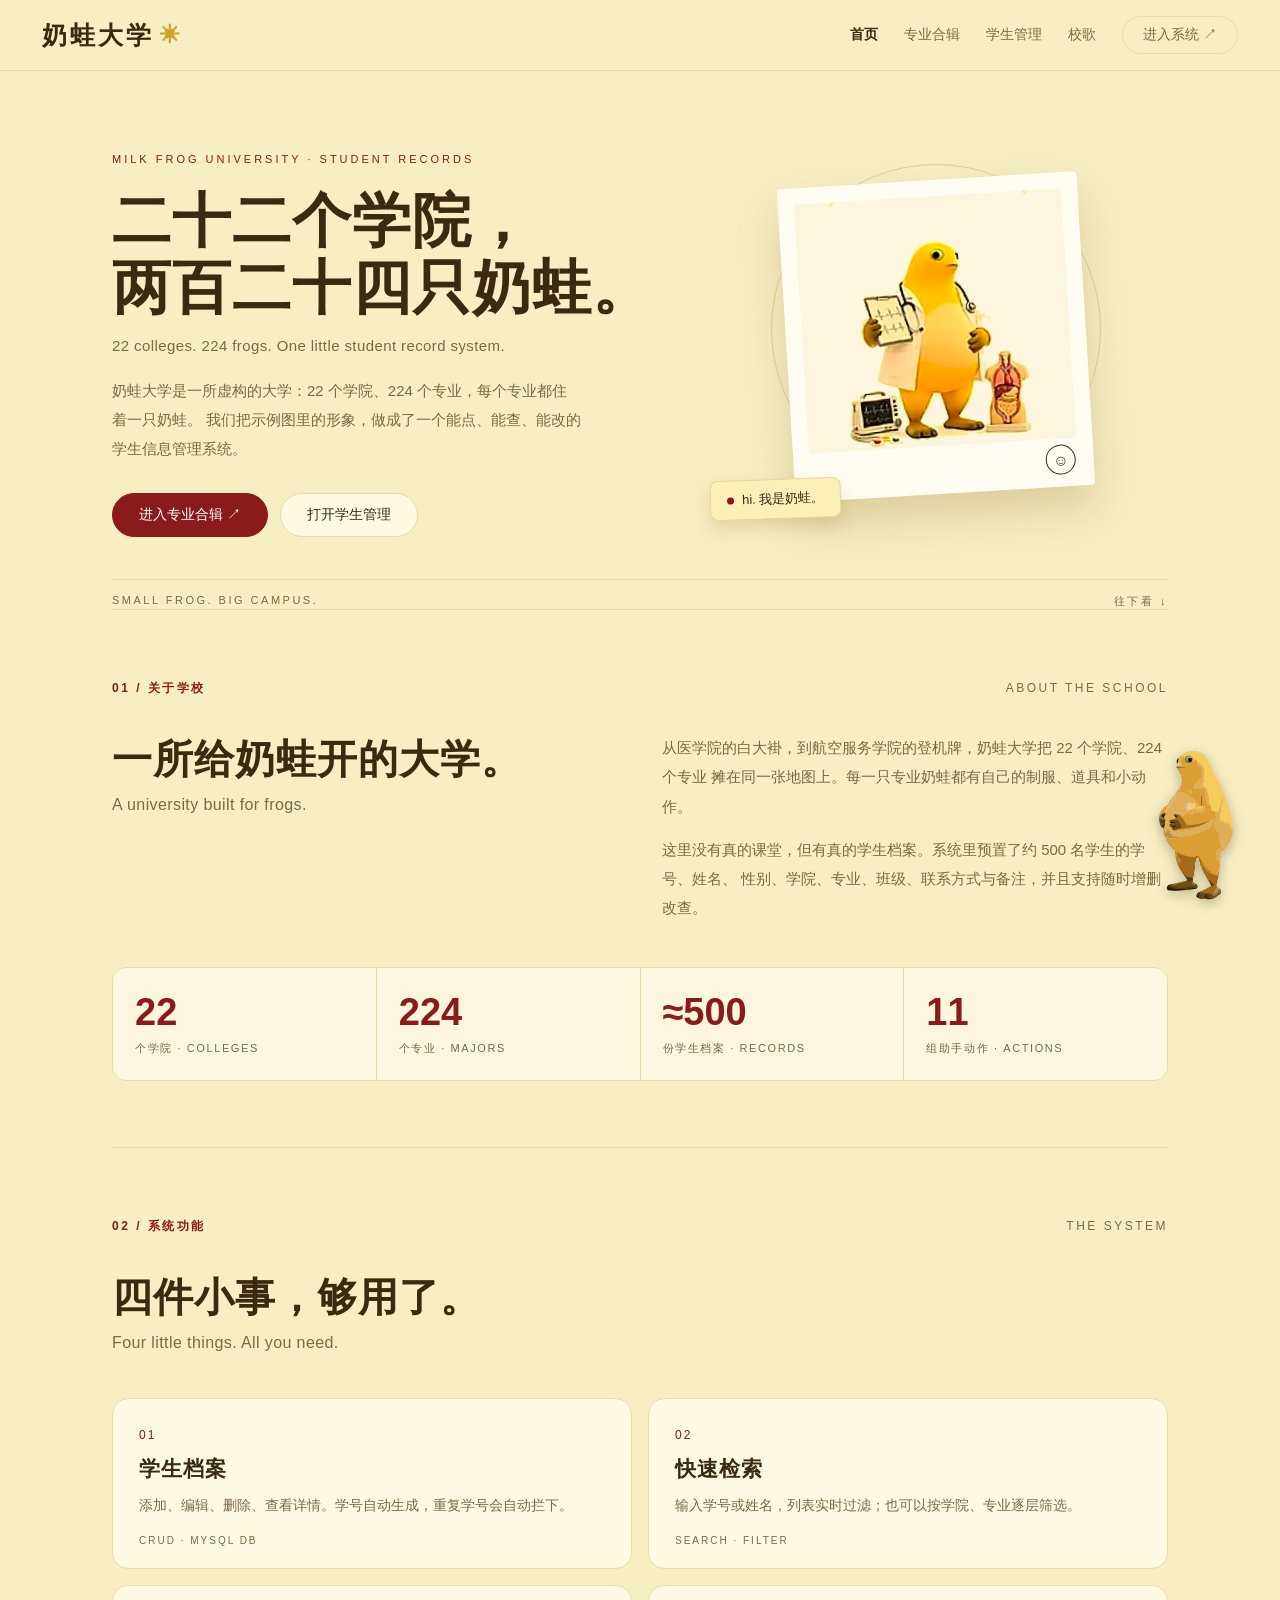
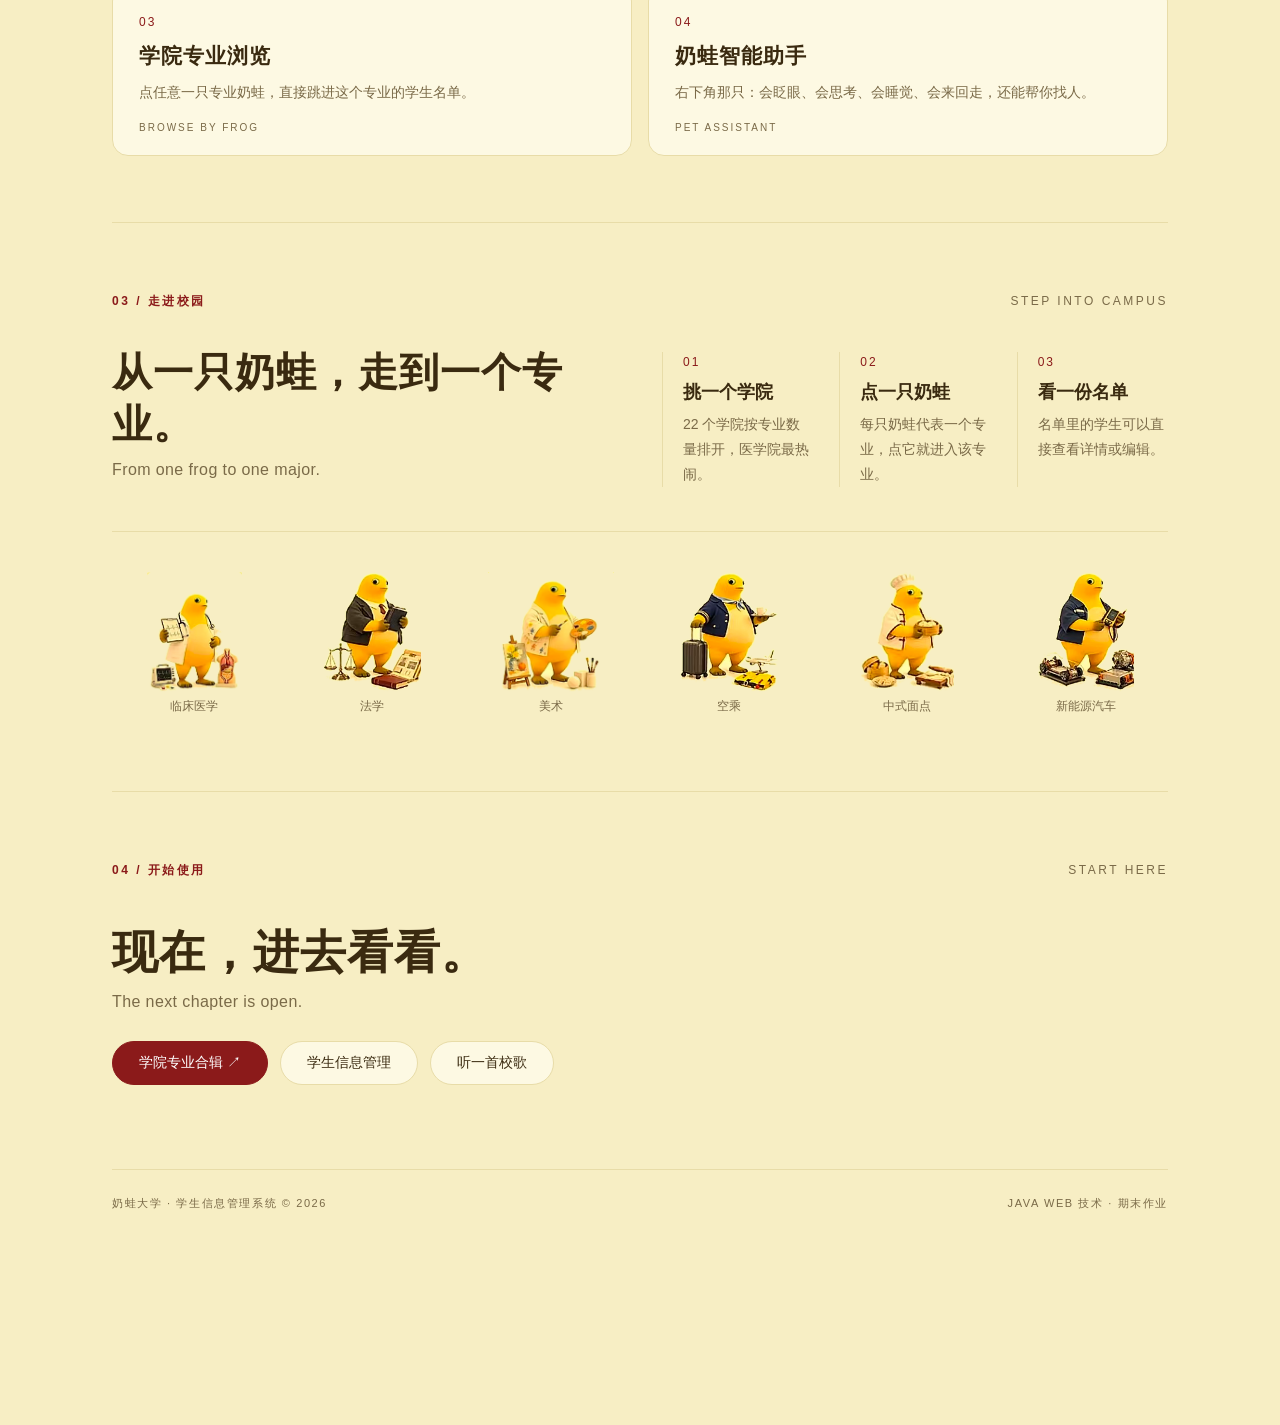
==== commit a7d60e4e: "首页增加开场动画：视频播放完浮现校徽后进入主页，视频转为 H.264 无声" ====
--- a/index.html
+++ b/index.html
@@ -181,6 +181,17 @@
   <span>JAVA WEB 技术 · 期末作业</span>
 </footer>
 
+<!-- 开场动画：视频 → 校徽 → 首页 -->
+<div class="intro" id="intro">
+  <video class="intro-video" id="intro-video" src="assets/intro.mp4" muted playsinline preload="auto"></video>
+  <div class="intro-badge">
+    <img src="assets/badge.png" alt="奶蛙大学校徽" />
+    <div class="intro-name">奶蛙大学</div>
+  </div>
+  <button class="intro-skip" id="intro-skip" type="button">跳过</button>
+</div>
+
+<script src="js/intro.js"></script>
 <script src="js/data.js"></script>
 <script src="js/store.js"></script>
 <script src="js/pet.js"></script>
--- a/css/style.css
+++ b/css/style.css
@@ -986,3 +986,66 @@
 /* 弹窗打开时暂时隐藏桌宠，避免挡住表单按钮 */
 body:has(.modal-mask.show) #naiwa-pet { display: none; }
 
+/* ---------------- 开场动画：视频 → 校徽 → 首页 ---------------- */
+body.intro-lock { overflow: hidden; }
+
+.intro {
+  position: fixed;
+  inset: 0;
+  z-index: 9000;
+  background: #000;
+  display: flex;
+  align-items: center;
+  justify-content: center;
+  transition: opacity .7s ease;
+}
+.intro.done { opacity: 0; pointer-events: none; }
+
+.intro-video {
+  position: absolute;
+  inset: 0;
+  width: 100%;
+  height: 100%;
+  object-fit: cover;
+  display: block;
+}
+
+.intro-badge {
+  position: relative;
+  z-index: 1;
+  text-align: center;
+  opacity: 0;
+  transform: scale(.6);
+  transition: opacity .5s ease, transform .8s cubic-bezier(.2, .8, .3, 1.25);
+}
+.intro-badge.show { opacity: 1; transform: scale(1); }
+.intro-badge img {
+  width: 150px;
+  height: 150px;
+  object-fit: contain;
+  filter: drop-shadow(0 8px 28px rgba(216, 184, 74, .6));
+}
+.intro-badge .intro-name {
+  margin-top: 14px;
+  color: #f3e6b0;
+  font-size: 22px;
+  font-weight: 700;
+  letter-spacing: 12px;
+  text-indent: 12px;
+}
+
+.intro-skip {
+  position: absolute;
+  right: 26px;
+  bottom: 22px;
+  z-index: 2;
+  background: rgba(255, 255, 255, .12);
+  border: 1px solid rgba(255, 255, 255, .38);
+  color: #fff;
+  font-size: 13px;
+  padding: 6px 16px;
+  border-radius: 16px;
+  cursor: pointer;
+}
+.intro-skip:hover { background: rgba(255, 255, 255, .26); }
+
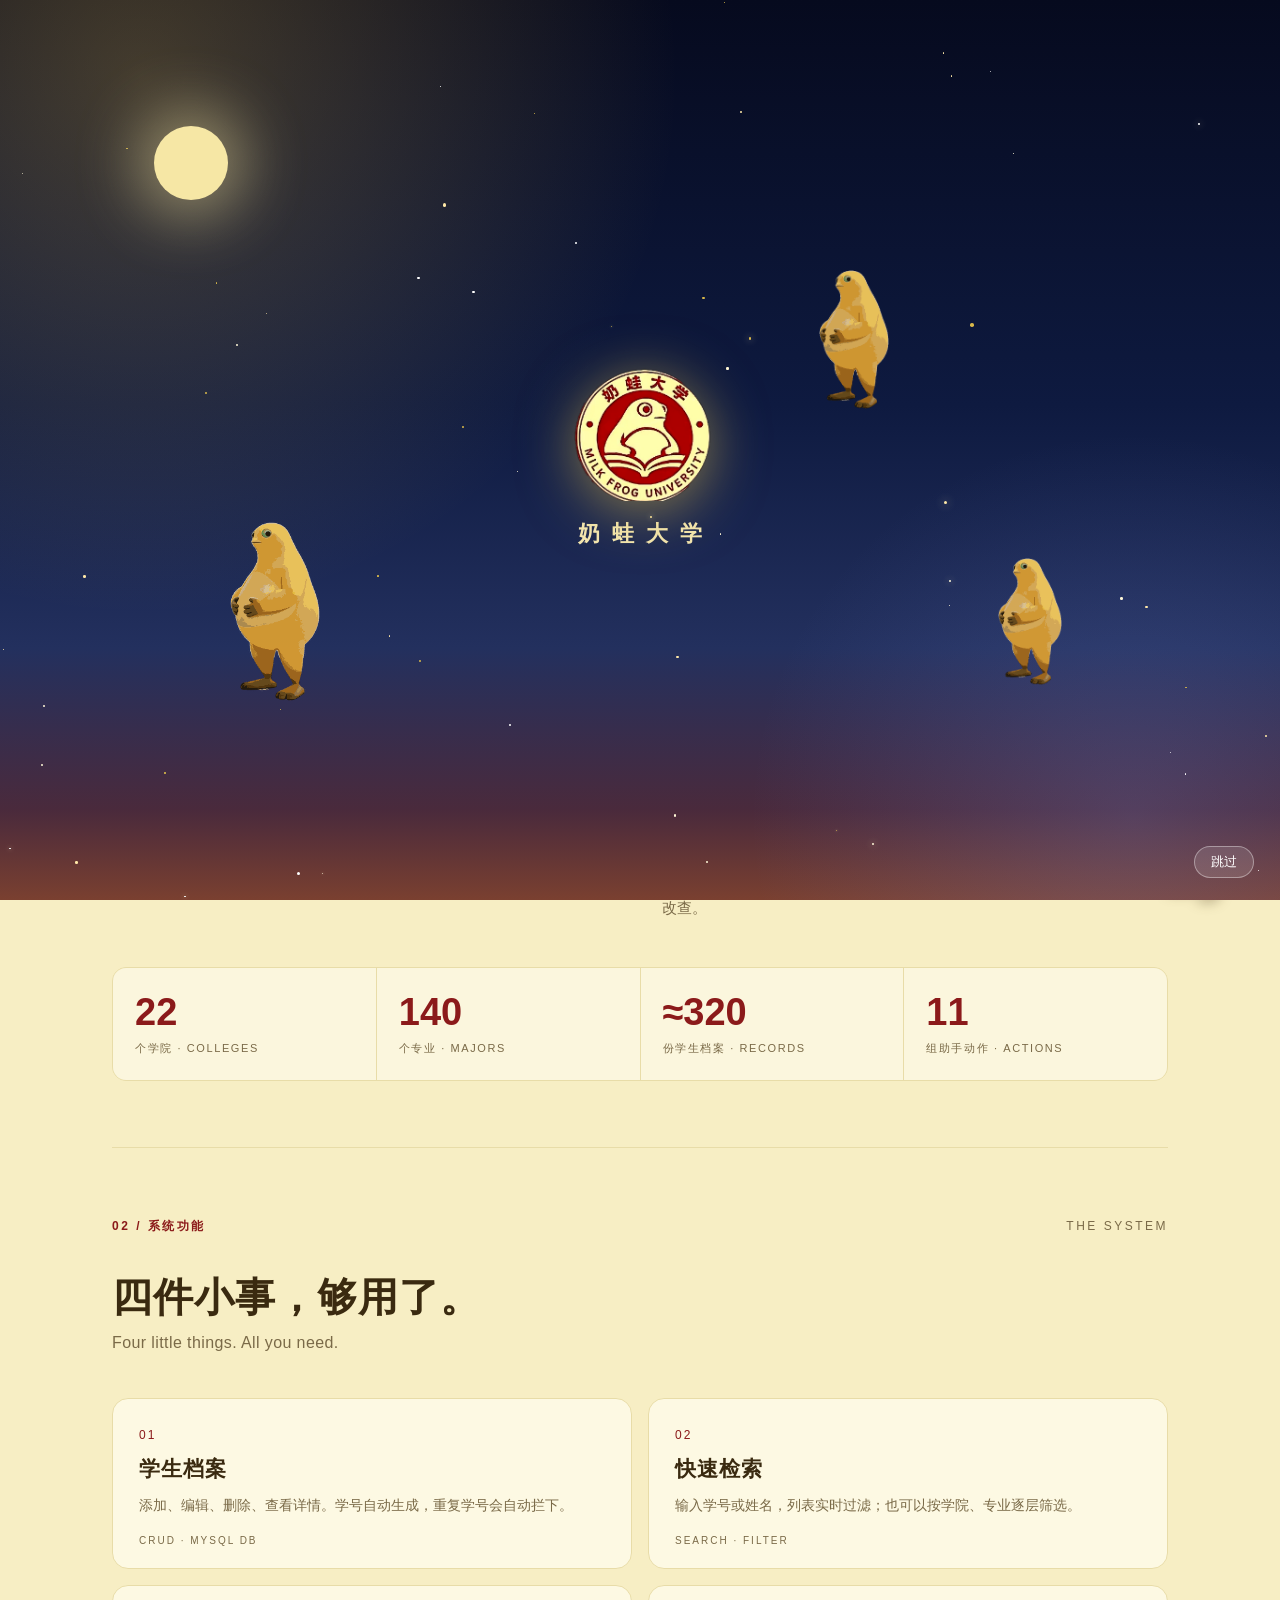
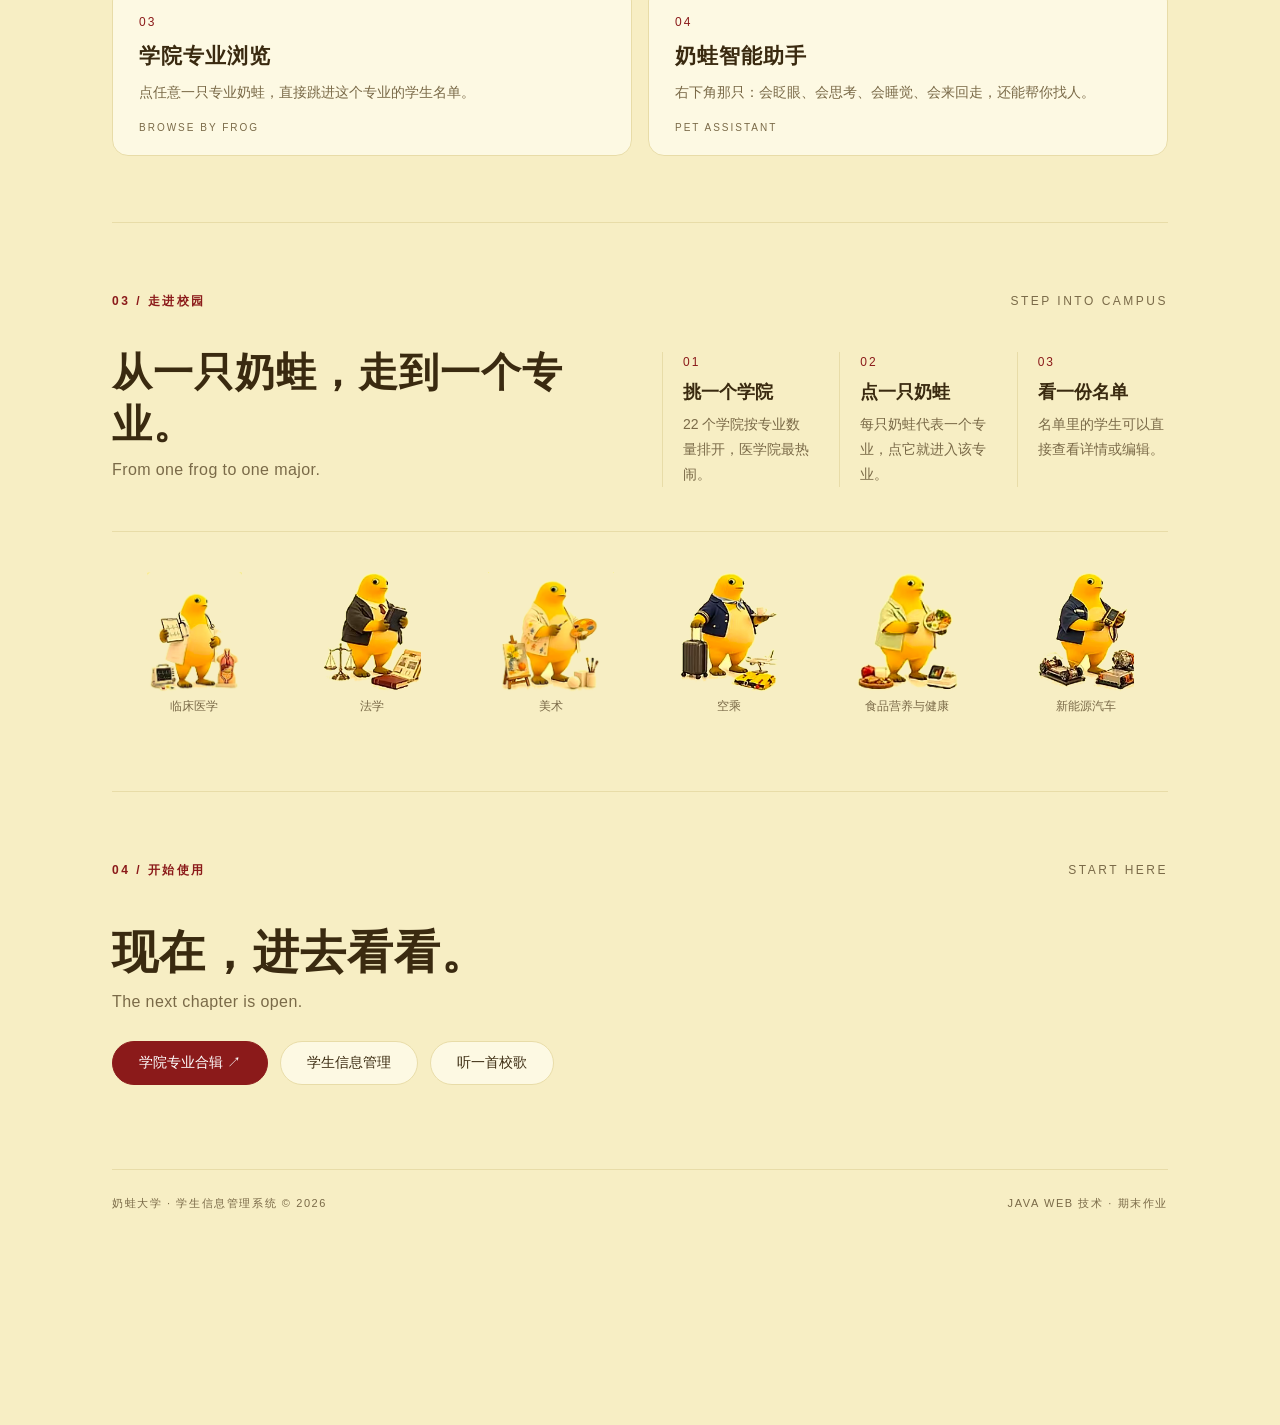
==== commit 92a1f4ed: "开场动画改为纯HTML星空并每会话仅播一次；专业精简为140个（医学院20）并加专业介绍；全站星空背景" ====
--- a/index.html
+++ b/index.html
@@ -25,10 +25,10 @@
   <section class="lp-hero">
     <div class="lp-hero-text">
       <div class="lp-eyebrow">MILK FROG UNIVERSITY · STUDENT RECORDS</div>
-      <h1>二十二个学院，<br />两百二十四只奶蛙。</h1>
-      <p class="lp-hero-en">22 colleges. 224 frogs. One little student record system.</p>
+      <h1>二十二个学院，<br />一百四十只奶蛙。</h1>
+      <p class="lp-hero-en">22 colleges. 140 frogs. One little student record system.</p>
       <p class="lp-hero-cn">
-        奶蛙大学是一所虚构的大学：22 个学院、224 个专业，每个专业都住着一只奶蛙。
+        奶蛙大学是一所虚构的大学：22 个学院、140 个专业，每个专业都住着一只奶蛙。
         我们把示例图里的形象，做成了一个能点、能查、能改的学生信息管理系统。
       </p>
       <div class="lp-hero-actions">
@@ -62,19 +62,19 @@
       <h2>一所给奶蛙开的大学。<br /><span class="lp-h2-en">A university built for frogs.</span></h2>
       <div class="lp-copy">
         <p>
-          从医学院的白大褂，到航空服务学院的登机牌，奶蛙大学把 22 个学院、224 个专业
+          从医学院的白大褂，到航空服务学院的登机牌，奶蛙大学把 22 个学院、140 个专业
           摊在同一张地图上。每一只专业奶蛙都有自己的制服、道具和小动作。
         </p>
         <p>
-          这里没有真的课堂，但有真的学生档案。系统里预置了约 500 名学生的学号、姓名、
+          这里没有真的课堂，但有真的学生档案。系统里预置了约 320 名学生的学号、姓名、
           性别、学院、专业、班级、联系方式与备注，并且支持随时增删改查。
         </p>
       </div>
     </div>
     <div class="lp-stats">
       <div class="lp-stat"><b>22</b><span>个学院 · COLLEGES</span></div>
-      <div class="lp-stat"><b>224</b><span>个专业 · MAJORS</span></div>
-      <div class="lp-stat"><b>≈500</b><span>份学生档案 · RECORDS</span></div>
+      <div class="lp-stat"><b>140</b><span>个专业 · MAJORS</span></div>
+      <div class="lp-stat"><b>≈320</b><span>份学生档案 · RECORDS</span></div>
       <div class="lp-stat"><b>11</b><span>组助手动作 · ACTIONS</span></div>
     </div>
   </section>
@@ -147,9 +147,9 @@
         <img src="assets/majors/航空服务学院/空乘.png" alt="空乘" />
         <span>空乘</span>
       </a>
-      <a href="students.html?c=食品学院&major=中式面点">
-        <img src="assets/majors/食品学院/中式面点.png" alt="中式面点" />
-        <span>中式面点</span>
+      <a href="students.html?c=食品学院&major=食品营养与健康">
+        <img src="assets/majors/食品学院/食品营养与健康.png" alt="食品营养与健康" />
+        <span>食品营养与健康</span>
       </a>
       <a href="students.html?c=汽车学院&major=新能源汽车">
         <img src="assets/majors/汽车学院/新能源汽车.png" alt="新能源汽车" />
@@ -181,9 +181,16 @@
   <span>JAVA WEB 技术 · 期末作业</span>
 </footer>
 
-<!-- 开场动画：视频 → 校徽 → 首页 -->
+<!-- 开场动画：HTML 星空（每个会话仅首次打开播放） -->
 <div class="intro" id="intro">
-  <video class="intro-video" id="intro-video" src="assets/intro.mp4" muted playsinline preload="auto"></video>
+  <div class="intro-swirl s1"></div>
+  <div class="intro-swirl s2"></div>
+  <div class="intro-stars" id="intro-stars"></div>
+  <div class="intro-stars b" id="intro-stars-b"></div>
+  <div class="intro-moon"></div>
+  <img class="intro-frog f1" src="assets/pet/idle.png" alt="" />
+  <img class="intro-frog f2" src="assets/pet/idle.png" alt="" />
+  <img class="intro-frog f3" src="assets/pet/idle.png" alt="" />
   <div class="intro-badge">
     <img src="assets/badge.png" alt="奶蛙大学校徽" />
     <div class="intro-name">奶蛙大学</div>
@@ -191,6 +198,7 @@
   <button class="intro-skip" id="intro-skip" type="button">跳过</button>
 </div>
 
+<script src="js/starfield.js"></script>
 <script src="js/intro.js"></script>
 <script src="js/data.js"></script>
 <script src="js/store.js"></script>
--- a/css/style.css
+++ b/css/style.css
@@ -986,28 +986,77 @@
 /* 弹窗打开时暂时隐藏桌宠，避免挡住表单按钮 */
 body:has(.modal-mask.show) #naiwa-pet { display: none; }
 
-/* ---------------- 开场动画：视频 → 校徽 → 首页 ---------------- */
+/* ---------------- 开场动画：HTML 星空（仅首次打开） ---------------- */
 body.intro-lock { overflow: hidden; }
 
 .intro {
   position: fixed;
   inset: 0;
   z-index: 9000;
-  background: #000;
+  background: linear-gradient(180deg, #060a1e 0%, #0e1a40 45%, #23305e 72%, #4a2a3c 90%, #7a4030 100%);
   display: flex;
   align-items: center;
   justify-content: center;
   transition: opacity .7s ease;
+  overflow: hidden;
 }
 .intro.done { opacity: 0; pointer-events: none; }
 
-.intro-video {
-  position: absolute;
-  inset: 0;
-  width: 100%;
-  height: 100%;
-  object-fit: cover;
-  display: block;
+/* 旋转星云（纯 transform，性能友好） */
+.intro-swirl {
+  position: absolute;
+  border-radius: 50%;
+  pointer-events: none;
+}
+.intro-swirl.s1 {
+  width: 90vmax; height: 90vmax;
+  left: -25vmax; top: -30vmax;
+  background: radial-gradient(circle at 40% 40%, rgba(226,183,74,.28), rgba(226,183,74,0) 55%);
+  animation: intro-spin 70s linear infinite;
+}
+.intro-swirl.s2 {
+  width: 70vmax; height: 70vmax;
+  right: -20vmax; bottom: -25vmax;
+  background: radial-gradient(circle at 55% 55%, rgba(120,140,220,.22), rgba(120,140,220,0) 55%);
+  animation: intro-spin 90s linear infinite reverse;
+}
+@keyframes intro-spin { to { transform: rotate(360deg); } }
+
+/* 星空层：星星由 JS 注入，整层缓慢旋转 */
+.intro-stars {
+  position: absolute;
+  inset: -10%;
+  animation: intro-spin 160s linear infinite;
+}
+.intro-stars.b { animation-duration: 220s; animation-direction: reverse; }
+
+/* 月亮 */
+.intro-moon {
+  position: absolute;
+  left: 12%; top: 14%;
+  width: 74px; height: 74px;
+  border-radius: 50%;
+  background: #f6e7a5;
+  box-shadow: 0 0 60px 18px rgba(246,231,165,.45);
+  animation: intro-moon 3.5s ease-in-out infinite alternate;
+}
+@keyframes intro-moon {
+  to { box-shadow: 0 0 90px 30px rgba(246,231,165,.6); }
+}
+
+/* 漂浮的奶蛙 */
+.intro-frog {
+  position: absolute;
+  width: 90px;
+  opacity: .95;
+  animation: intro-bob 4.2s ease-in-out infinite alternate;
+}
+.intro-frog.f1 { left: 18%; top: 58%; }
+.intro-frog.f2 { left: 64%; top: 30%; width: 70px; animation-delay: 1.2s; }
+.intro-frog.f3 { left: 78%; top: 62%; width: 64px; animation-delay: 2.1s; }
+@keyframes intro-bob {
+  from { transform: translateY(0) rotate(-4deg); }
+  to { transform: translateY(-20px) rotate(4deg); }
 }
 
 .intro-badge {
@@ -1049,3 +1098,52 @@
 }
 .intro-skip:hover { background: rgba(255, 255, 255, .26); }
 
+/* ---------------- 全站星空背景 ---------------- */
+#sky {
+  position: fixed;
+  inset: 0;
+  z-index: -1;
+  pointer-events: none;
+  overflow: hidden;
+}
+#sky i, .intro-stars i {
+  position: absolute;
+  display: block;
+  border-radius: 50%;
+  animation: sky-twinkle var(--d, 2.4s) ease-in-out var(--dl, 0s) infinite alternate;
+}
+@keyframes sky-twinkle {
+  from { opacity: .12; }
+  to { opacity: .95; }
+}
+
+/* ---------------- 专业介绍卡（学生查询页） ---------------- */
+.major-intro {
+  margin-top: 12px;
+  background: var(--card);
+  border: 1px solid var(--card-border);
+  border-radius: 10px;
+  padding: 14px 18px;
+}
+.major-intro .mi-head {
+  display: flex;
+  align-items: baseline;
+  gap: 10px;
+  margin-bottom: 6px;
+}
+.major-intro .mi-head b {
+  color: var(--red);
+  font-size: 16px;
+  letter-spacing: 1px;
+}
+.major-intro .mi-head span {
+  font-size: 12px;
+  color: var(--ink-light);
+  letter-spacing: 2px;
+}
+.major-intro p {
+  font-size: 13px;
+  line-height: 1.8;
+  color: var(--ink);
+}
+
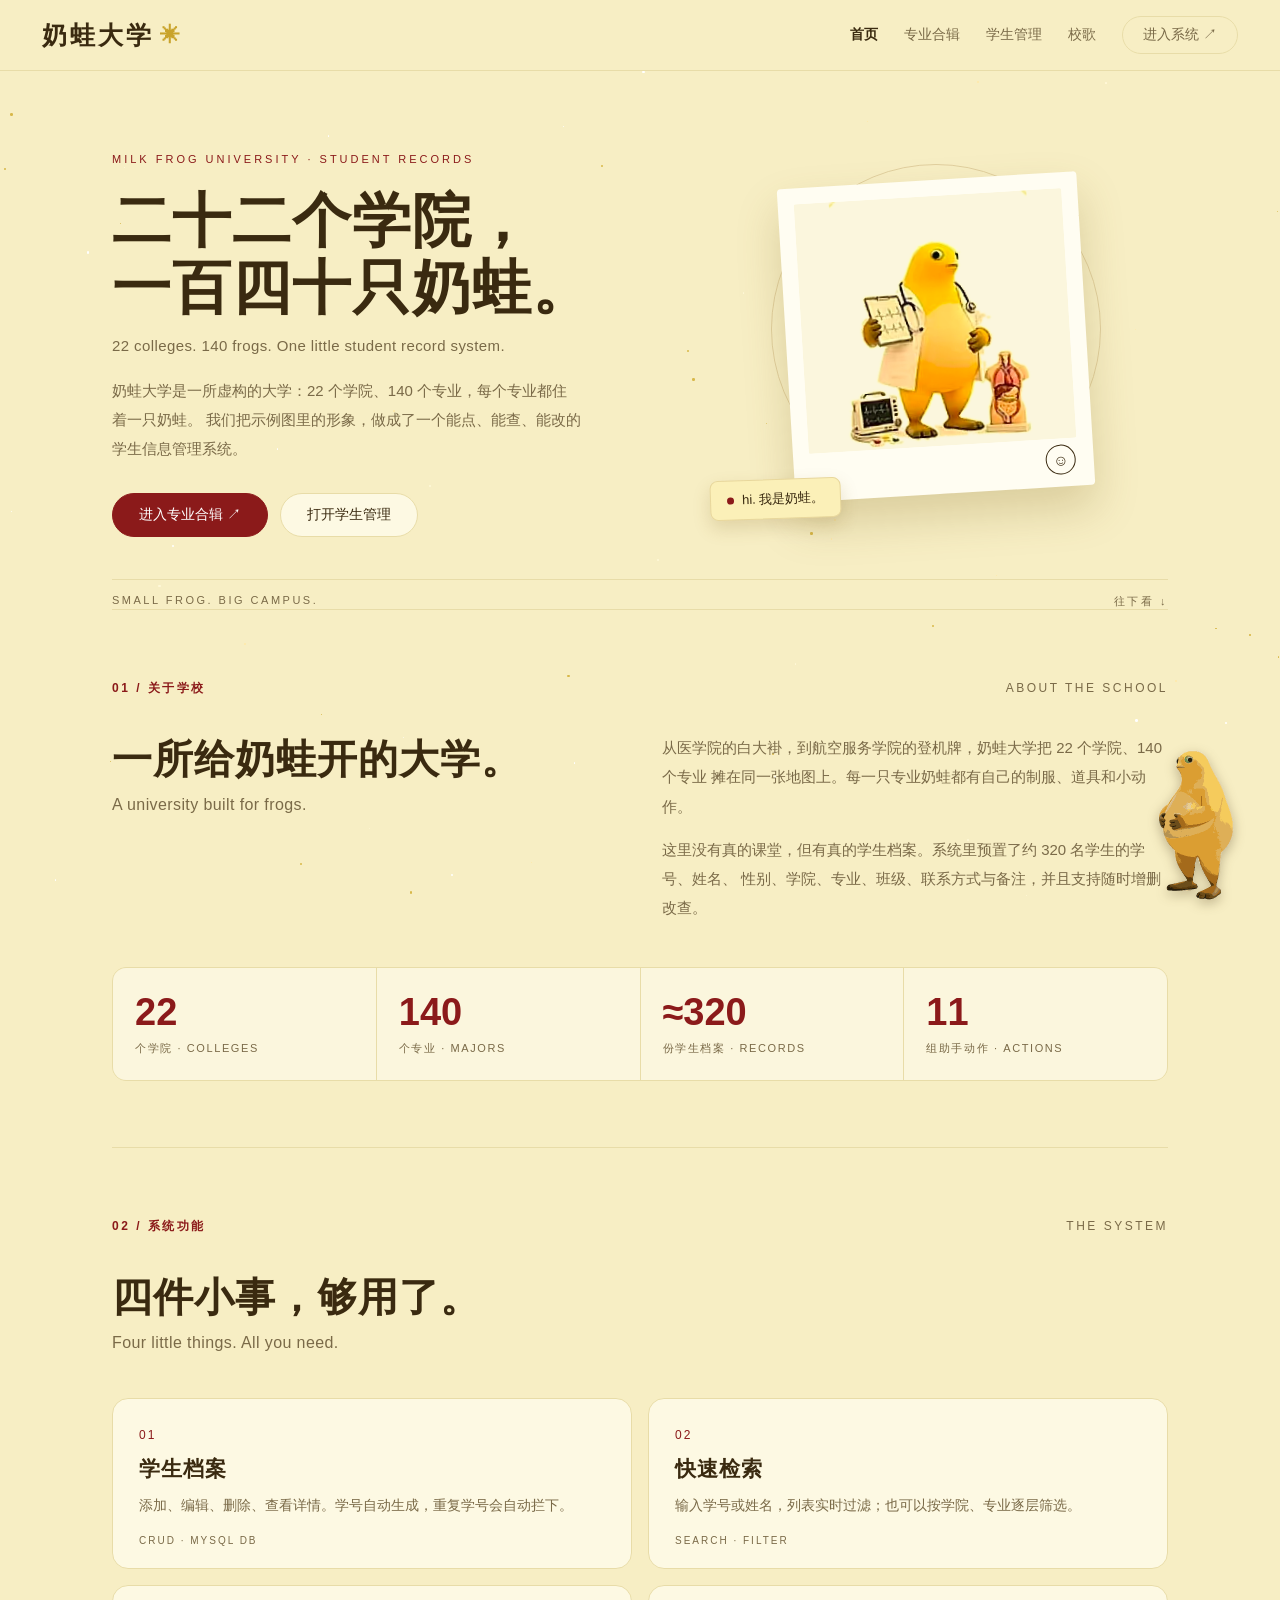
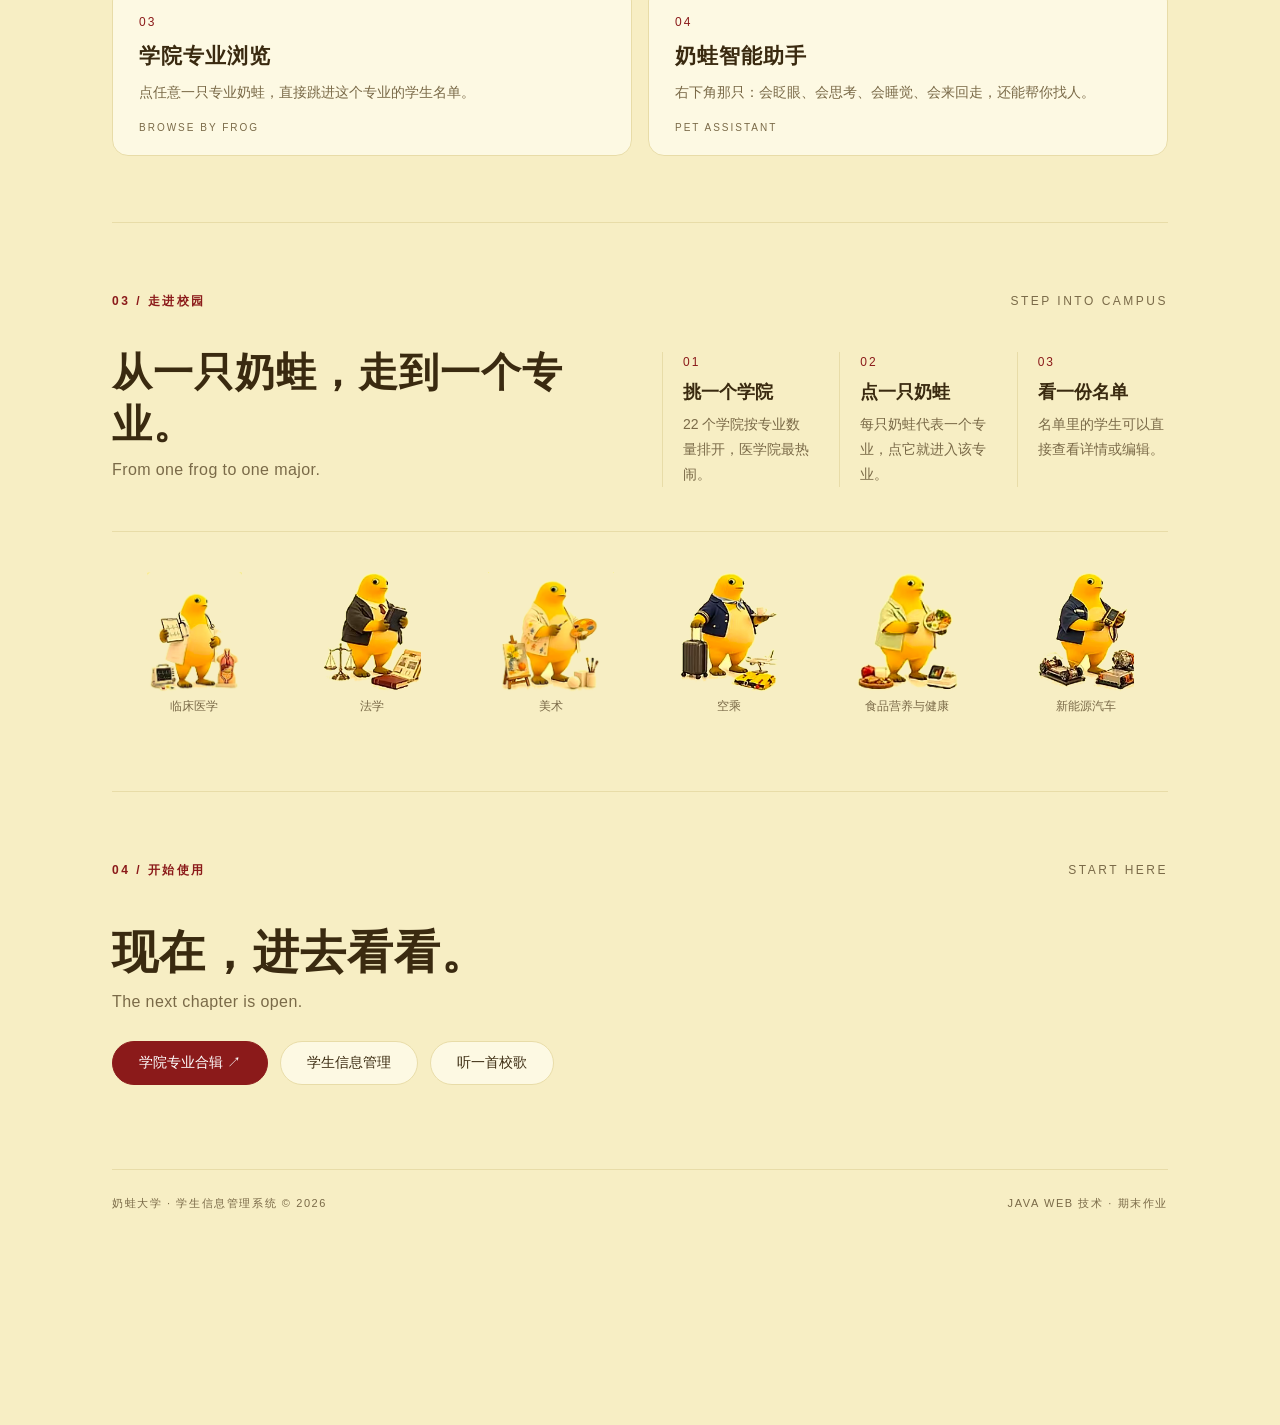
==== commit 6c2d9c70: "开场动画还原为视频版（视频+24s校徽+跳过），保留每会话仅播一次逻辑" ====
--- a/index.html
+++ b/index.html
@@ -181,16 +181,9 @@
   <span>JAVA WEB 技术 · 期末作业</span>
 </footer>
 
-<!-- 开场动画：HTML 星空（每个会话仅首次打开播放） -->
+<!-- 开场动画：视频 → 校徽 → 首页（每个会话仅首次打开播放） -->
 <div class="intro" id="intro">
-  <div class="intro-swirl s1"></div>
-  <div class="intro-swirl s2"></div>
-  <div class="intro-stars" id="intro-stars"></div>
-  <div class="intro-stars b" id="intro-stars-b"></div>
-  <div class="intro-moon"></div>
-  <img class="intro-frog f1" src="assets/pet/idle.png" alt="" />
-  <img class="intro-frog f2" src="assets/pet/idle.png" alt="" />
-  <img class="intro-frog f3" src="assets/pet/idle.png" alt="" />
+  <video class="intro-video" id="intro-video" src="assets/intro.mp4" muted playsinline preload="auto"></video>
   <div class="intro-badge">
     <img src="assets/badge.png" alt="奶蛙大学校徽" />
     <div class="intro-name">奶蛙大学</div>
--- a/css/style.css
+++ b/css/style.css
@@ -986,77 +986,28 @@
 /* 弹窗打开时暂时隐藏桌宠，避免挡住表单按钮 */
 body:has(.modal-mask.show) #naiwa-pet { display: none; }
 
-/* ---------------- 开场动画：HTML 星空（仅首次打开） ---------------- */
+/* ---------------- 开场动画：视频 → 校徽 → 首页 ---------------- */
 body.intro-lock { overflow: hidden; }
 
 .intro {
   position: fixed;
   inset: 0;
   z-index: 9000;
-  background: linear-gradient(180deg, #060a1e 0%, #0e1a40 45%, #23305e 72%, #4a2a3c 90%, #7a4030 100%);
+  background: #000;
   display: flex;
   align-items: center;
   justify-content: center;
   transition: opacity .7s ease;
-  overflow: hidden;
 }
 .intro.done { opacity: 0; pointer-events: none; }
 
-/* 旋转星云（纯 transform，性能友好） */
-.intro-swirl {
+.intro-video {
   position: absolute;
-  border-radius: 50%;
-  pointer-events: none;
-}
-.intro-swirl.s1 {
-  width: 90vmax; height: 90vmax;
-  left: -25vmax; top: -30vmax;
-  background: radial-gradient(circle at 40% 40%, rgba(226,183,74,.28), rgba(226,183,74,0) 55%);
-  animation: intro-spin 70s linear infinite;
-}
-.intro-swirl.s2 {
-  width: 70vmax; height: 70vmax;
-  right: -20vmax; bottom: -25vmax;
-  background: radial-gradient(circle at 55% 55%, rgba(120,140,220,.22), rgba(120,140,220,0) 55%);
-  animation: intro-spin 90s linear infinite reverse;
-}
-@keyframes intro-spin { to { transform: rotate(360deg); } }
-
-/* 星空层：星星由 JS 注入，整层缓慢旋转 */
-.intro-stars {
-  position: absolute;
-  inset: -10%;
-  animation: intro-spin 160s linear infinite;
-}
-.intro-stars.b { animation-duration: 220s; animation-direction: reverse; }
-
-/* 月亮 */
-.intro-moon {
-  position: absolute;
-  left: 12%; top: 14%;
-  width: 74px; height: 74px;
-  border-radius: 50%;
-  background: #f6e7a5;
-  box-shadow: 0 0 60px 18px rgba(246,231,165,.45);
-  animation: intro-moon 3.5s ease-in-out infinite alternate;
-}
-@keyframes intro-moon {
-  to { box-shadow: 0 0 90px 30px rgba(246,231,165,.6); }
-}
-
-/* 漂浮的奶蛙 */
-.intro-frog {
-  position: absolute;
-  width: 90px;
-  opacity: .95;
-  animation: intro-bob 4.2s ease-in-out infinite alternate;
-}
-.intro-frog.f1 { left: 18%; top: 58%; }
-.intro-frog.f2 { left: 64%; top: 30%; width: 70px; animation-delay: 1.2s; }
-.intro-frog.f3 { left: 78%; top: 62%; width: 64px; animation-delay: 2.1s; }
-@keyframes intro-bob {
-  from { transform: translateY(0) rotate(-4deg); }
-  to { transform: translateY(-20px) rotate(4deg); }
+  inset: 0;
+  width: 100%;
+  height: 100%;
+  object-fit: cover;
+  display: block;
 }
 
 .intro-badge {
@@ -1106,7 +1057,7 @@
   pointer-events: none;
   overflow: hidden;
 }
-#sky i, .intro-stars i {
+#sky i {
   position: absolute;
   display: block;
   border-radius: 50%;
